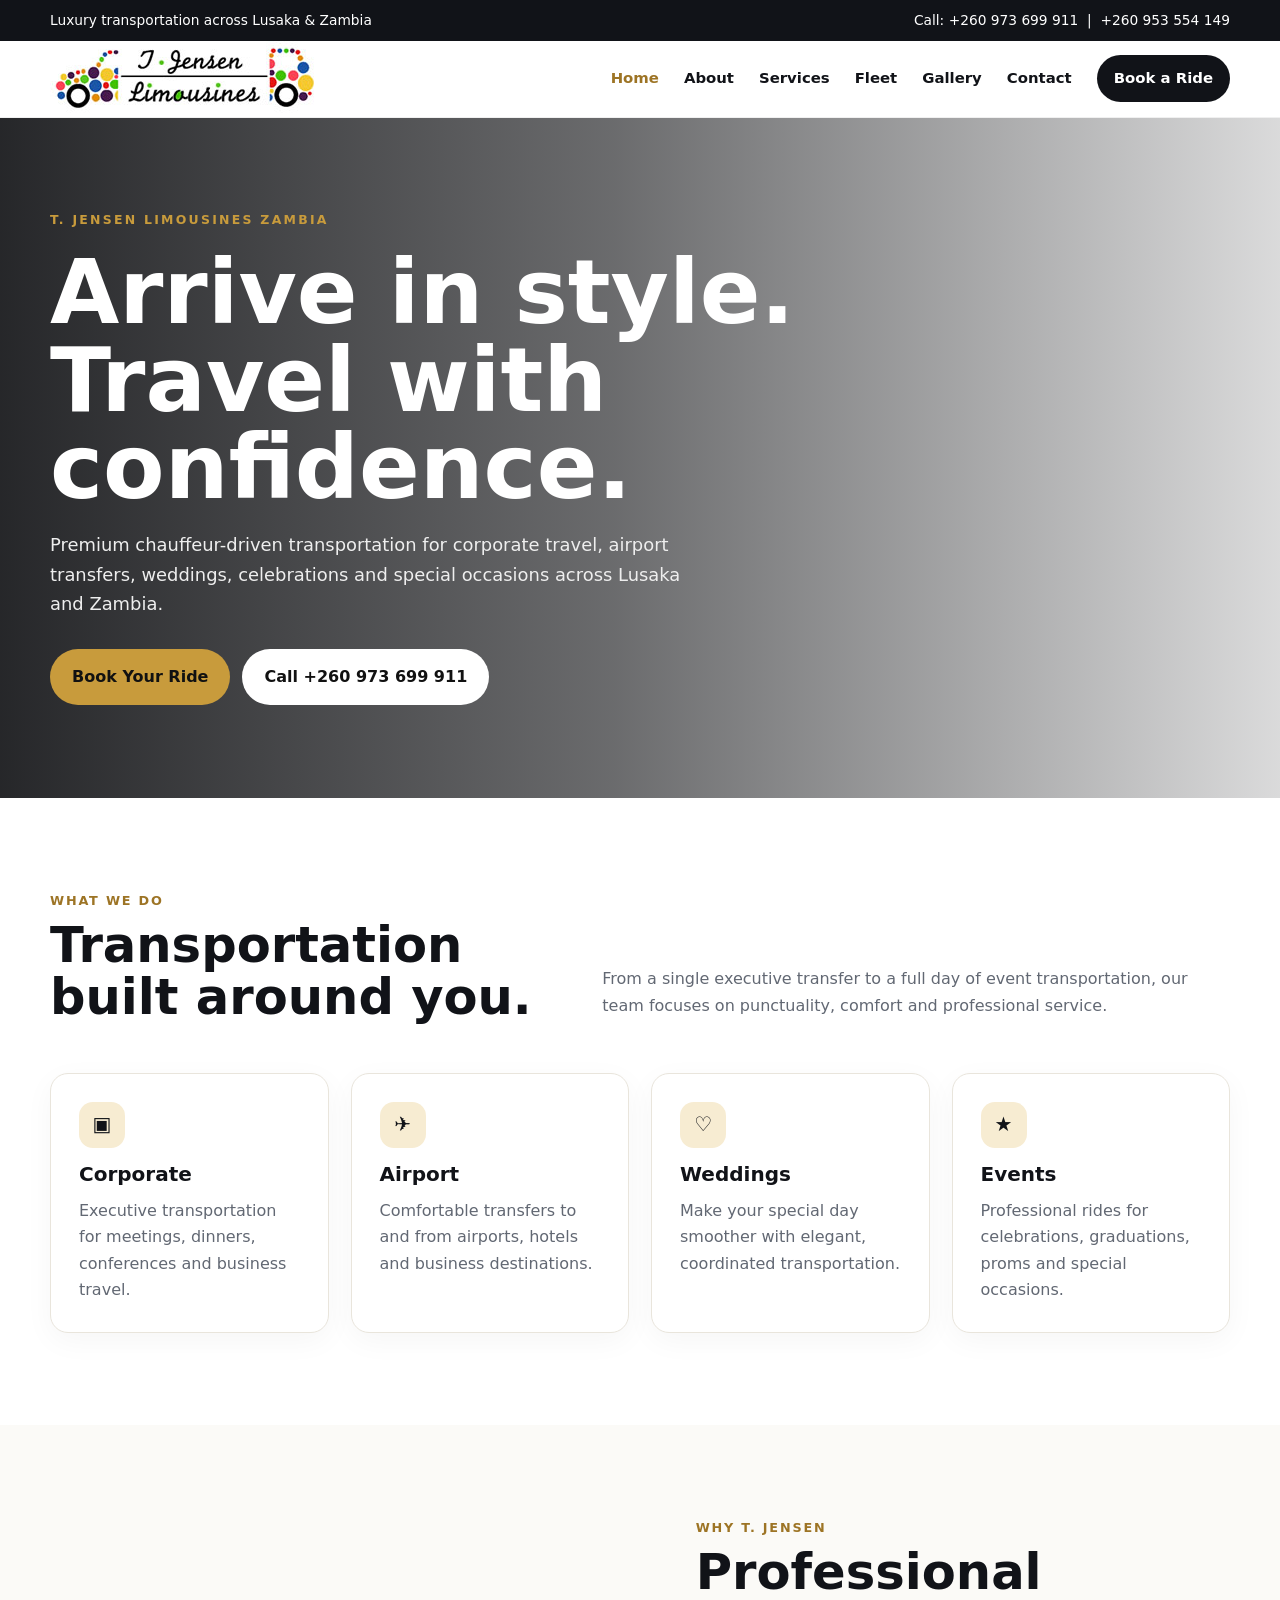
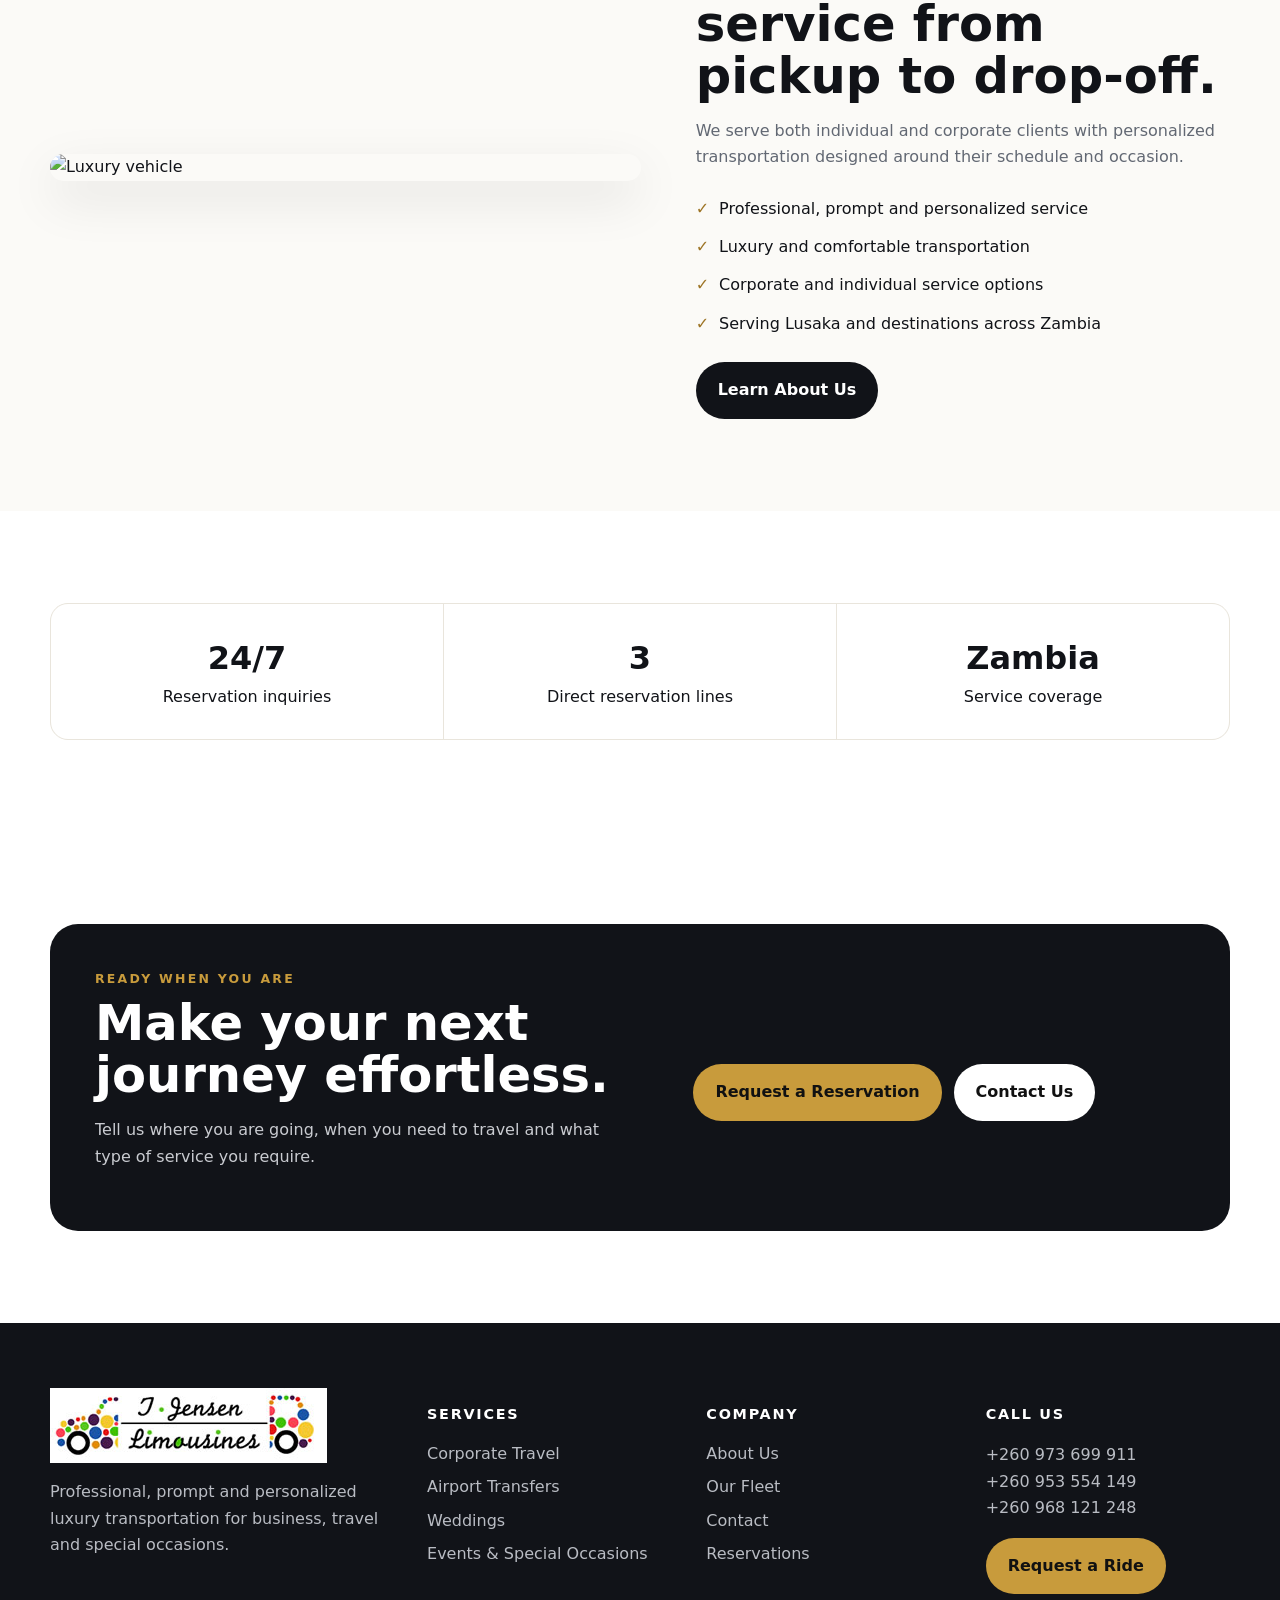
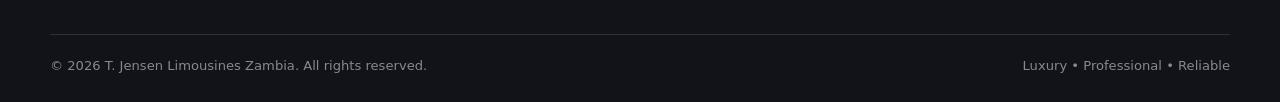
==== index.html @ 4cfd73af "Initial commit" ====
<!doctype html>
<html lang="en">
<head>
    <meta charset="utf-8">
    <meta name="viewport" content="width=device-width,initial-scale=1">
    <title>Luxury Limousine Transportation | T. Jensen Limousines Zambia</title>
    <meta name="description" content="T. Jensen Limousines Zambia — professional luxury transportation, corporate travel, airport transfers, weddings and special events.">
    <link rel="preconnect" href="https://images.unsplash.com">
    <link rel="stylesheet" href="css/style.css">
</head>
<body>
    <div class="topbar"><div class="container"><span>Luxury transportation across Lusaka & Zambia</span><span>Call: <a href="tel:+260973699911">+260 973 699 911</a> &nbsp;|&nbsp; <a href="tel:+260953554149">+260 953 554 149</a></span></div></div>
    <header>
        <div class="container nav">
            <a class="brand" href="index.html"> <img src="images/logo.jpg" alt="T Jensen Limousines Logo"></a>
           
            <button class="menu" aria-label="Open menu" aria-expanded="false">☰</button>
            <nav class="navlinks">
                <a class="active" href="index.html">Home</a><a href="about.html">About</a><a href="services.html">Services</a><a href="fleet.html">Fleet</a><a href="gallery.html">Gallery</a><a href="contact.html">Contact</a><a class="nav-cta" href="reserve.html">Book a Ride</a>
            </nav>
        </div>
    </header>
    <section class="hero">
        <div class="container">
            <div class="eyebrow">T. Jensen Limousines Zambia</div>
            <h1>Arrive in style. Travel with confidence.</h1>
            <p>Premium chauffeur-driven transportation for corporate travel, airport transfers, weddings, celebrations and special occasions across Lusaka and Zambia.</p>
            <div class="actions"><a class="btn btn-primary" href="reserve.html">Book Your Ride</a><a class="btn btn-light" href="tel:+260973699911">Call +260 973 699 911</a></div>
        </div>
    </section>
    <section class="section">
        <div class="container">
            <div class="section-head"><div><div class="kicker">What we do</div><h2>Transportation built around you.</h2></div><p class="lead">From a single executive transfer to a full day of event transportation, our team focuses on punctuality, comfort and professional service.</p></div>
            <div class="grid grid-4">
                <a class="card" href="corporate.html"><div class="icon">▣</div><h3>Corporate</h3><p>Executive transportation for meetings, dinners, conferences and business travel.</p></a>
                <a class="card" href="airport.html"><div class="icon">✈</div><h3>Airport</h3><p>Comfortable transfers to and from airports, hotels and business destinations.</p></a>
                <a class="card" href="weddings.html"><div class="icon">♡</div><h3>Weddings</h3><p>Make your special day smoother with elegant, coordinated transportation.</p></a>
                <a class="card" href="events.html"><div class="icon">★</div><h3>Events</h3><p>Professional rides for celebrations, graduations, proms and special occasions.</p></a>
            </div>
        </div>
    </section>
    <section class="section soft">
        <div class="container split">
            <div class="photo"><img loading="lazy" src="https://images.unsplash.com/photo-1549317661-bd32c8ce0db2?auto=format&fit=crop&w=1100&q=80" alt="Luxury vehicle"></div>
            <div>
                <div class="kicker">Why T. Jensen</div><h2>Professional service from pickup to drop-off.</h2><p class="lead">We serve both individual and corporate clients with personalized transportation designed around their schedule and occasion.</p>
                <ul class="checks"><li>Professional, prompt and personalized service</li><li>Luxury and comfortable transportation</li><li>Corporate and individual service options</li><li>Serving Lusaka and destinations across Zambia</li></ul><a class="btn btn-dark" href="about.html">Learn About Us</a>
            </div>
        </div>
    </section>
    <section class="section"><div class="container"><div class="stats"><div class="stat"><strong>24/7</strong><span>Reservation inquiries</span></div><div class="stat"><strong>3</strong><span>Direct reservation lines</span></div><div class="stat"><strong>Zambia</strong><span>Service coverage</span></div></div></div></section>
    <section class="section"><div class="container banner"><div class="split"><div><div class="eyebrow">Ready when you are</div><h2>Make your next journey effortless.</h2><p>Tell us where you are going, when you need to travel and what type of service you require.</p></div><div class="actions"><a class="btn btn-primary" href="reserve.html">Request a Reservation</a><a class="btn btn-light" href="contact.html">Contact Us</a></div></div></div></section>
    <footer>
        <div class="container">
            <div class="footer-grid">
                <div>    <a class="brand" href="index.html"> <img src="images/logo.jpg" alt="T Jensen Limousines Logo"></a><p>Professional, prompt and personalized luxury transportation for business, travel and special occasions.</p></div>
                <div><h3>Services</h3><ul><li><a href="corporate.html">Corporate Travel</a></li><li><a href="airport.html">Airport Transfers</a></li><li><a href="weddings.html">Weddings</a></li><li><a href="events.html">Events & Special Occasions</a></li></ul></div>
                <div><h3>Company</h3><ul><li><a href="about.html">About Us</a></li><li><a href="fleet.html">Our Fleet</a></li><li><a href="contact.html">Contact</a></li><li><a href="reserve.html">Reservations</a></li></ul></div>
                <div><h3>Call Us</h3><p><a href="tel:+260973699911">+260 973 699 911</a><br><a href="tel:+260953554149">+260 953 554 149</a><br><a href="tel:+260968121248">+260 968 121 248</a></p><a class="btn btn-primary" href="reserve.html">Request a Ride</a></div>
            </div>
            <div class="footer-bottom"><span>© <span data-year></span> T. Jensen Limousines Zambia. All rights reserved.</span><span>Luxury • Professional • Reliable</span></div>
        </div>
    </footer>
    <script src="js/site.js" defer></script>
</body>
</html>
---- css/style.css ----
:root {
    --ink: #111318;
    --muted: #626873;
    --gold: #c89b3c;
    --gold-dark: #9d7425;
    --cream: #fbfaf7;
    --white: #fff;
    --line: #e9e5dc;
    --soft: #f3f0e8;
    --shadow: 0 18px 50px rgba(17,19,24,.10);
    --radius: 18px;
    --max: 1180px;
}

* {
    box-sizing: border-box
}

html {
    scroll-behavior: smooth
}

body {
    margin: 0;
    font-family: Inter,ui-sans-serif,system-ui,-apple-system,BlinkMacSystemFont,"Segoe UI",sans-serif;
    color: var(--ink);
    background: #fff;
    line-height: 1.65
}

img {
    max-width: 100%;
    display: block
}

a {
    color: inherit;
    text-decoration: none
}

button, input, textarea, select {
    font: inherit
}

.container {
    width: min(var(--max),calc(100% - 36px));
    margin: auto
}

.topbar {
    background: #111318;
    color: #fff;
    font-size: .86rem
}

    .topbar .container {
        display: flex;
        justify-content: space-between;
        gap: 20px;
        padding: 9px 0
    }

    .topbar a {
        color: #fff
    }

header {
    position: sticky;
    top: 0;
    z-index: 50;
    background: rgba(255,255,255,.96);
    backdrop-filter: blur(12px);
    border-bottom: 1px solid rgba(0,0,0,.06)
}

.nav {
    min-height: 76px;
    display: flex;
    align-items: center;
    justify-content: space-between;
    gap: 20px
}

.brand {
    display: flex;
    align-items: center;
    gap: 12px;
    font-weight: 900;
    letter-spacing: .02em
}

.brand-mark {
    width: 44px;
    height: 44px;
    border-radius: 12px;
    background: var(--gold);
    display: grid;
    place-items: center;
    color: #111;
    font-weight: 950
}

.brand small {
    display: block;
    color: var(--muted);
    font-size: .68rem;
    font-weight: 700;
    letter-spacing: .14em;
    text-transform: uppercase
}

.navlinks {
    display: flex;
    align-items: center;
    gap: 25px;
    font-weight: 700;
    font-size: .93rem
}

    .navlinks a:hover, .navlinks a.active {
        color: var(--gold-dark)
    }

.nav-cta {
    background: #111318;
    color: #fff !important;
    padding: 11px 17px;
    border-radius: 999px
}

.menu {
    display: none;
    border: 0;
    background: none;
    font-size: 1.6rem
}

.hero {
    min-height: 680px;
    display: grid;
    align-items: center;
    position: relative;
    overflow: hidden;
    background: linear-gradient(90deg,rgba(8,9,12,.88) 0%,rgba(8,9,12,.60) 48%,rgba(8,9,12,.15) 100%), url("https://images.unsplash.com/photo-1511919884226-fd3cad34687c?auto=format&fit=crop&w=1800&q=82") center/cover
}

    .hero .container {
        color: #fff;
        padding: 90px 0
    }

.eyebrow {
    font-size: .78rem;
    font-weight: 900;
    letter-spacing: .18em;
    text-transform: uppercase;
    color: var(--gold)
}

.hero h1 {
    font-size: clamp(2.8rem,7vw,5.7rem);
    line-height: .98;
    max-width: 760px;
    margin: 18px 0
}

.hero p {
    font-size: 1.12rem;
    max-width: 650px;
    color: #eee
}

.actions {
    display: flex;
    gap: 12px;
    flex-wrap: wrap;
    margin-top: 30px
}

.btn {
    display: inline-flex;
    align-items: center;
    justify-content: center;
    gap: 8px;
    padding: 14px 21px;
    border-radius: 999px;
    border: 1px solid transparent;
    font-weight: 850;
    cursor: pointer;
    transition: .2s
}

.btn-primary {
    background: var(--gold);
    color: #111
}

    .btn-primary:hover {
        background: #ddb65f;
        transform: translateY(-1px)
    }

.btn-light {
    background: #fff;
    color: #111
}

.btn-dark {
    background: #111318;
    color: #fff
}

.btn-outline {
    border-color: #d8d2c5;
    background: transparent
}

.section {
    padding: 92px 0
}

    .section.soft {
        background: var(--cream)
    }

.section-head {
    display: flex;
    justify-content: space-between;
    gap: 30px;
    align-items: end;
    margin-bottom: 38px
}

.section h2 {
    font-size: clamp(2rem,4vw,3.1rem);
    line-height: 1.05;
    margin: 8px 0 12px
}

.lead {
    color: var(--muted);
    max-width: 690px
}

.grid {
    display: grid;
    gap: 22px
}

.grid-2 {
    grid-template-columns: repeat(2,minmax(0,1fr))
}

.grid-3 {
    grid-template-columns: repeat(3,minmax(0,1fr))
}

.grid-4 {
    grid-template-columns: repeat(4,minmax(0,1fr))
}

.card {
    background: #fff;
    border: 1px solid var(--line);
    border-radius: var(--radius);
    padding: 28px;
    box-shadow: 0 8px 30px rgba(17,19,24,.04)
}

    .card h3 {
        margin: 10px 0 7px;
        font-size: 1.25rem
    }

    .card p {
        color: var(--muted);
        margin: 0
    }

.icon {
    width: 46px;
    height: 46px;
    border-radius: 14px;
    background: #f7ecd2;
    display: grid;
    place-items: center;
    font-size: 1.25rem
}

.image-card {
    border-radius: var(--radius);
    overflow: hidden;
    background: #111;
    color: #fff;
    min-height: 430px;
    position: relative
}

    .image-card img {
        width: 100%;
        height: 100%;
        object-fit: cover;
        opacity: .82;
        position: absolute
    }

    .image-card .overlay {
        position: absolute;
        inset: auto 0 0;
        padding: 28px;
        background: linear-gradient(transparent,rgba(0,0,0,.88))
    }

.split {
    display: grid;
    grid-template-columns: 1.05fr .95fr;
    gap: 55px;
    align-items: center
}

.photo {
    border-radius: 24px;
    overflow: hidden;
    box-shadow: var(--shadow)
}

    .photo img {
        width: 100%;
        height: 100%;
        object-fit: cover
    }

.checks {
    display: grid;
    gap: 12px;
    margin: 25px 0;
    padding: 0;
    list-style: none
}

    .checks li {
        display: flex;
        gap: 10px
    }

        .checks li::before {
            content: "✓";
            color: var(--gold-dark);
            font-weight: 900
        }

.banner {
    background: #111318;
    color: #fff;
    border-radius: 28px;
    padding: 45px
}

    .banner p {
        color: #c9cbd0
    }

.page-hero {
    background: linear-gradient(100deg,#111318 0%,#22262d 65%,#c89b3c 180%);
    color: #fff;
    padding: 85px 0
}

    .page-hero h1 {
        font-size: clamp(2.5rem,6vw,4.5rem);
        line-height: 1;
        margin: 12px 0
    }

    .page-hero p {
        max-width: 720px;
        color: #d8d9dc
    }

.breadcrumb {
    color: #d2b76e;
    font-size: .85rem;
    font-weight: 800
}

.gallery {
    display: grid;
    grid-template-columns: repeat(3,1fr);
    gap: 14px
}

    .gallery img {
        width: 100%;
        height: 260px;
        object-fit: cover;
        border-radius: 16px
    }

        .gallery img:first-child {
            grid-row: span 2;
            height: 534px
        }

.form {
    display: grid;
    gap: 17px
}

.form-grid {
    display: grid;
    grid-template-columns: 1fr 1fr;
    gap: 17px
}

label {
    font-weight: 750;
    font-size: .9rem
}

input, textarea, select {
    width: 100%;
    margin-top: 7px;
    border: 1px solid #ddd8cd;
    border-radius: 12px;
    padding: 13px 14px;
    background: #fff;
    outline: none
}

    input:focus, textarea:focus, select:focus {
        border-color: var(--gold)
    }

textarea {
    min-height: 150px;
    resize: vertical
}

.notice {
    padding: 14px 17px;
    background: #fff8e9;
    border: 1px solid #eedcae;
    border-radius: 12px;
    color: #5f4b1e
}

footer {
    background: #111318;
    color: #fff;
    padding: 65px 0 25px
}

.footer-grid {
    display: grid;
    grid-template-columns: 1.4fr 1fr 1fr 1fr;
    gap: 35px
}

footer p, footer li {
    color: #b9bcc3
}

footer ul {
    list-style: none;
    padding: 0;
    margin: 12px 0;
    display: grid;
    gap: 7px
}

footer h3 {
    font-size: .9rem;
    text-transform: uppercase;
    letter-spacing: .12em;
    color: #fff
}

.footer-bottom {
    border-top: 1px solid #2d3036;
    margin-top: 40px;
    padding-top: 20px;
    color: #858992;
    font-size: .82rem;
    display: flex;
    justify-content: space-between;
    gap: 20px
}

.kicker {
    color: var(--gold-dark);
    font-weight: 900;
    font-size: .8rem;
    text-transform: uppercase;
    letter-spacing: .14em
}

.stats {
    display: grid;
    grid-template-columns: repeat(3,1fr);
    gap: 1px;
    background: var(--line);
    border: 1px solid var(--line);
    border-radius: 18px;
    overflow: hidden
}

.stat {
    background: #fff;
    padding: 28px;
    text-align: center
}

    .stat strong {
        font-size: 2rem;
        display: block
    }

.fleet-card {
    border-radius: 18px;
    overflow: hidden;
    border: 1px solid var(--line);
    background: #fff
}

    .fleet-card img {
        height: 245px;
        width: 100%;
        object-fit: cover
    }

    .fleet-card .body {
        padding: 22px
    }

.tag {
    display: inline-block;
    background: #f3eee2;
    padding: 5px 10px;
    border-radius: 999px;
    font-size: .75rem;
    font-weight: 800
}

@media(max-width:900px) {
    .navlinks {
        position: absolute;
        left: 18px;
        right: 18px;
        top: 68px;
        background: #fff;
        border: 1px solid var(--line);
        border-radius: 16px;
        padding: 14px;
        display: none;
        flex-direction: column;
        align-items: stretch;
        box-shadow: var(--shadow)
    }

        .navlinks.open {
            display: flex
        }

    .menu {
        display: block
    }

    .grid-4 {
        grid-template-columns: repeat(2,1fr)
    }

    .split {
        grid-template-columns: 1fr
    }

    .footer-grid {
        grid-template-columns: repeat(2,1fr)
    }
}

@media(max-width:640px) {
    .topbar .container {
        justify-content: center;
        text-align: center
    }

        .topbar .container span:first-child {
            display: none
        }

    .hero {
        min-height: 610px
    }

        .hero .container {
            padding: 65px 0
        }

    .section {
        padding: 68px 0
    }

    .section-head {
        display: block
    }

    .grid-2, .grid-3, .grid-4, .form-grid {
        grid-template-columns: 1fr
    }

    .gallery {
        grid-template-columns: 1fr 1fr
    }

        .gallery img:first-child {
            grid-row: auto;
            height: 260px
        }

        .gallery img {
            height: 180px
        }

    .footer-grid {
        grid-template-columns: 1fr
    }

    .footer-bottom {
        display: block
    }

    .banner {
        padding: 30px 23px
    }
}

/* Gallery page */
.navlinks a.active {
    color: var(--gold-dark)
}

.gallery-grid {
    display: grid;
    grid-template-columns: repeat(auto-fill,minmax(300px,1fr));
    gap: 18px
}

.gallery-item {
    position: relative;
    padding: 0;
    border: 0;
    border-radius: var(--radius);
    overflow: hidden;
    cursor: zoom-in;
    background: #111;
    aspect-ratio: 4/5;
    box-shadow: 0 8px 30px rgba(17,19,24,.08)
}

    .gallery-item img {
        width: 100%;
        height: 100%;
        object-fit: cover;
        transition: transform .4s
    }

    .gallery-item:hover img, .gallery-item:focus-visible img {
        transform: scale(1.04)
    }

    .gallery-item:focus-visible {
        outline: 3px solid var(--gold);
        outline-offset: 3px
    }

.gallery-cap {
    position: absolute;
    inset: auto 0 0;
    padding: 34px 18px 16px;
    color: #fff;
    font-weight: 700;
    font-size: .9rem;
    text-align: left;
    background: linear-gradient(transparent,rgba(0,0,0,.75))
}

.gallery-cta {
    margin-top: 70px
}

.lightbox {
    position: fixed;
    inset: 0;
    z-index: 100;
    background: rgba(8,9,12,.94);
    display: flex;
    align-items: center;
    justify-content: center;
    padding: 24px
}

    .lightbox[hidden] {
        display: none
    }

    .lightbox figure {
        margin: 0;
        max-width: min(1000px,100%);
        max-height: 100%;
        display: grid;
        gap: 12px;
        justify-items: center
    }

    .lightbox img {
        max-height: 82vh;
        width: auto;
        border-radius: 12px
    }

    .lightbox figcaption {
        color: #ddd;
        font-size: .92rem;
        text-align: center
    }

.lb-close, .lb-nav {
    position: absolute;
    border: 0;
    background: rgba(255,255,255,.12);
    color: #fff;
    width: 46px;
    height: 46px;
    border-radius: 50%;
    font-size: 1.8rem;
    line-height: 1;
    cursor: pointer
}

    .lb-close:hover, .lb-nav:hover {
        background: var(--gold);
        color: #111
    }

.lb-close {
    top: 18px;
    right: 18px
}

.lb-prev {
    left: 18px;
    top: 50%;
    transform: translateY(-50%)
}

.lb-next {
    right: 18px;
    top: 50%;
    transform: translateY(-50%)
}

@media(max-width:640px) {
    .gallery-grid {
        grid-template-columns: 1fr
    }

    .lb-prev {
        left: 8px
    }

    .lb-next {
        right: 8px
    }
}
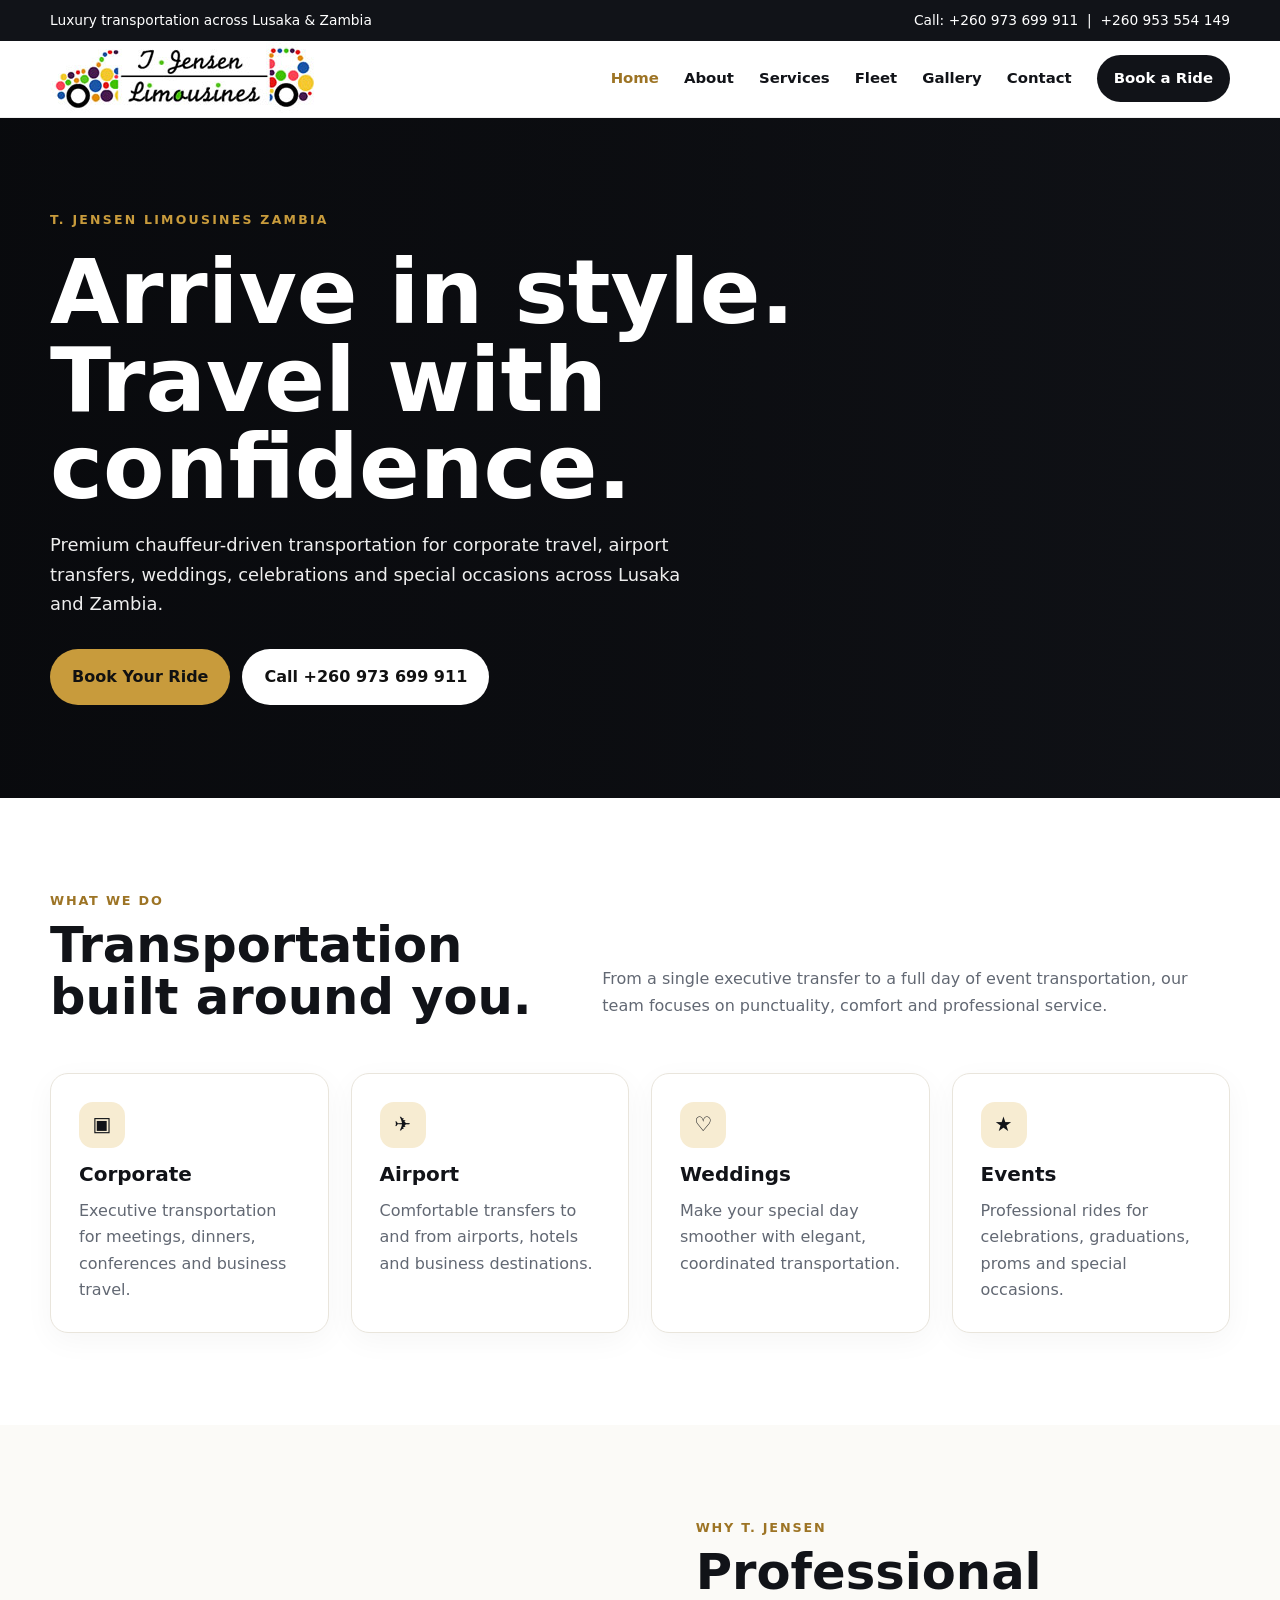
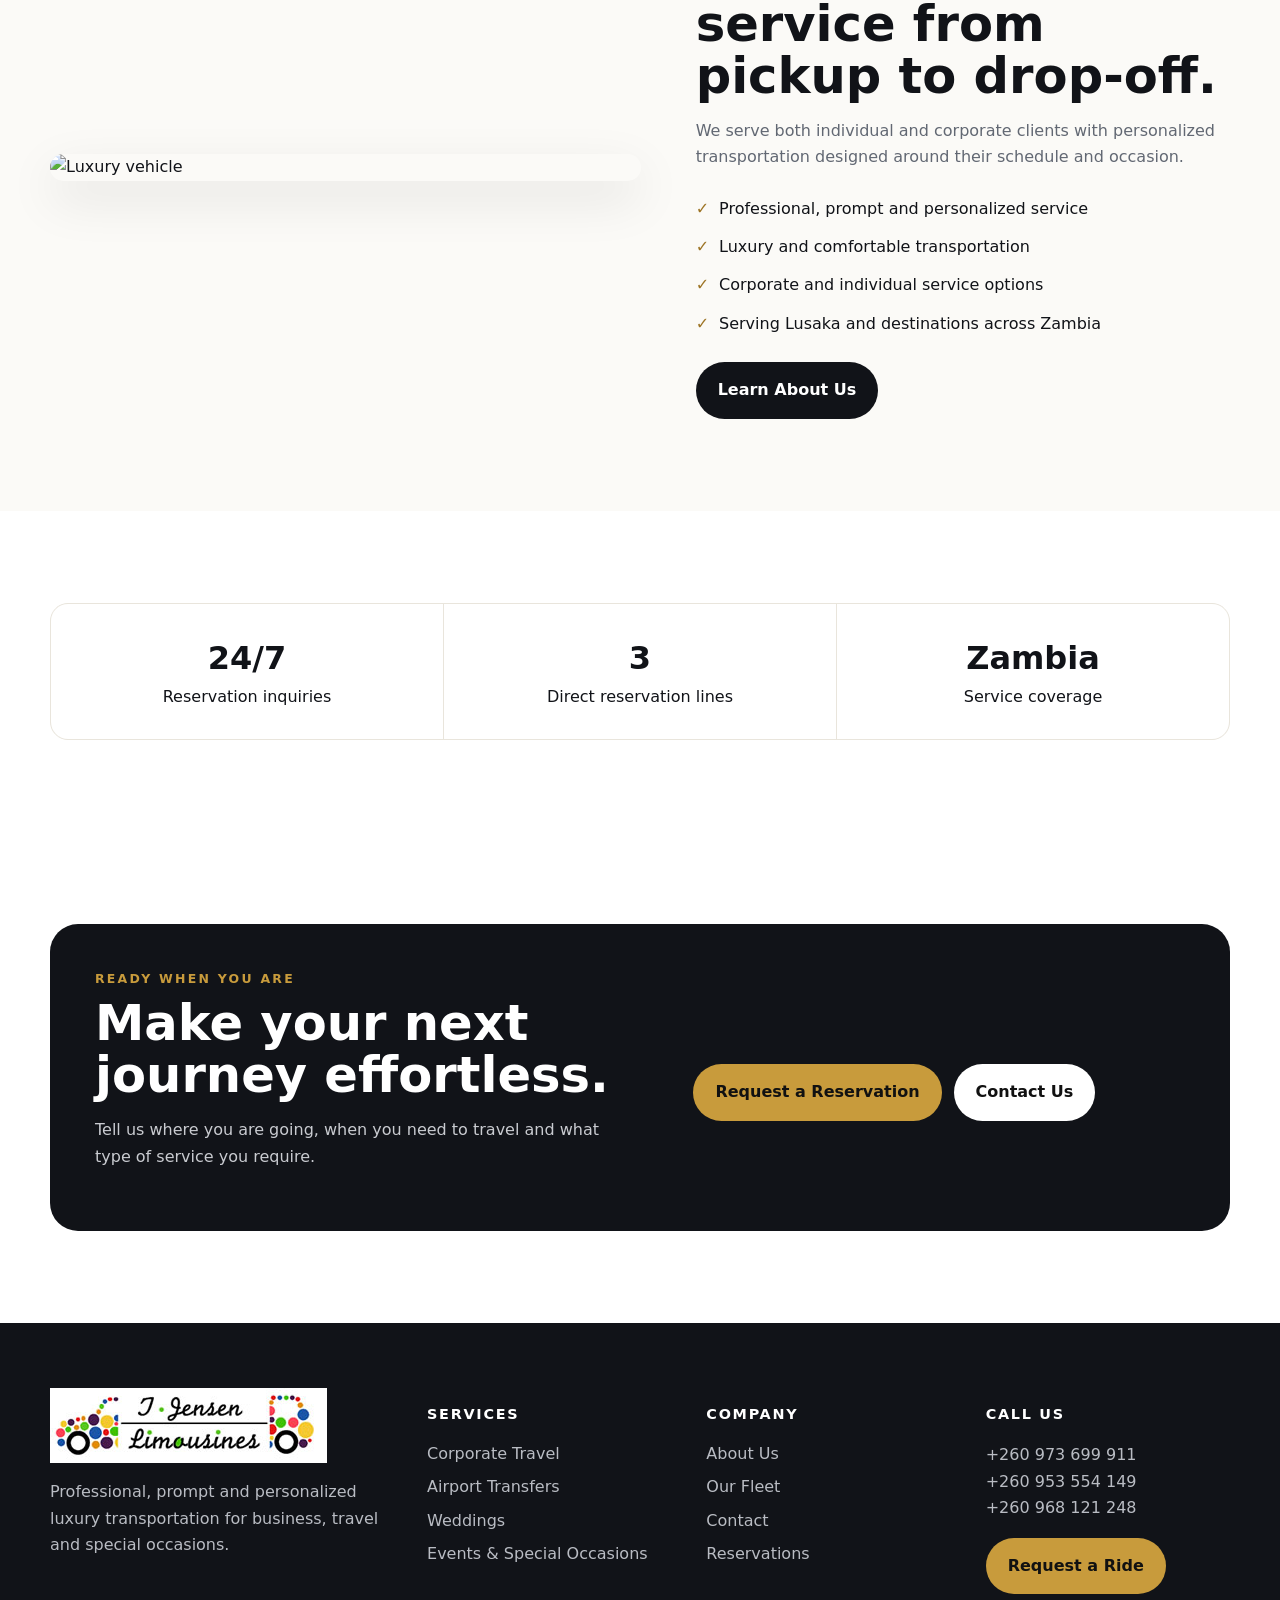
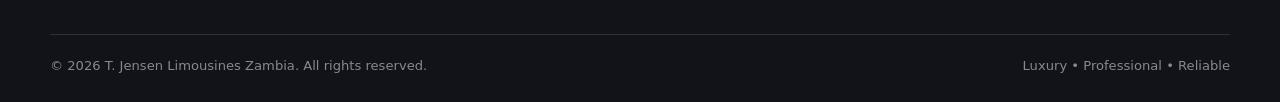
==== commit 2053e504: "index update" ====
--- a/index.html
+++ b/index.html
@@ -21,6 +21,7 @@
         </div>
     </header>
     <section class="hero">
+        <div class="hero-slides" aria-hidden="true"><div class="hero-slide"></div><div class="hero-slide"></div><div class="hero-slide"></div></div>
         <div class="container">
             <div class="eyebrow">T. Jensen Limousines Zambia</div>
             <h1>Arrive in style. Travel with confidence.</h1>
--- a/css/style.css
+++ b/css/style.css
@@ -141,13 +141,72 @@
     align-items: center;
     position: relative;
     overflow: hidden;
-    background: linear-gradient(90deg,rgba(8,9,12,.88) 0%,rgba(8,9,12,.60) 48%,rgba(8,9,12,.15) 100%), url("https://images.unsplash.com/photo-1511919884226-fd3cad34687c?auto=format&fit=crop&w=1800&q=82") center/cover
-}
+    background: #111318
+}
+
+    .hero::after {
+        content: "";
+        position: absolute;
+        inset: 0;
+        z-index: 1;
+        background: linear-gradient(90deg,rgba(8,9,12,.88) 0%,rgba(8,9,12,.60) 48%,rgba(8,9,12,.15) 100%)
+    }
 
     .hero .container {
+        position: relative;
+        z-index: 2;
         color: #fff;
         padding: 90px 0
     }
+
+/* Hero image rotation (3 slides, 6s each, crossfade) */
+.hero-slides {
+    position: absolute;
+    inset: 0;
+    z-index: 0
+}
+
+.hero-slide {
+    position: absolute;
+    inset: 0;
+    background-size: cover;
+    background-position: center;
+    opacity: 0;
+    animation: heroFade 18s infinite
+}
+
+    .hero-slide:nth-child(1) {
+        background-image: url("../images/index1.jpg");
+        animation-delay: -1.5s
+    }
+
+    .hero-slide:nth-child(2) {
+        background-image: url("../images/index2.jpg");
+        animation-delay: 4.5s
+    }
+
+    .hero-slide:nth-child(3) {
+        background-image: url("../images/index3.jpg");
+        animation-delay: 10.5s
+    }
+
+@keyframes heroFade {
+    0% { opacity: 0 }
+    5% { opacity: 1 }
+    33% { opacity: 1 }
+    38% { opacity: 0 }
+    100% { opacity: 0 }
+}
+
+@media (prefers-reduced-motion: reduce) {
+    .hero-slide {
+        animation: none
+    }
+
+        .hero-slide:nth-child(1) {
+            opacity: 1
+        }
+}
 
 .eyebrow {
     font-size: .78rem;
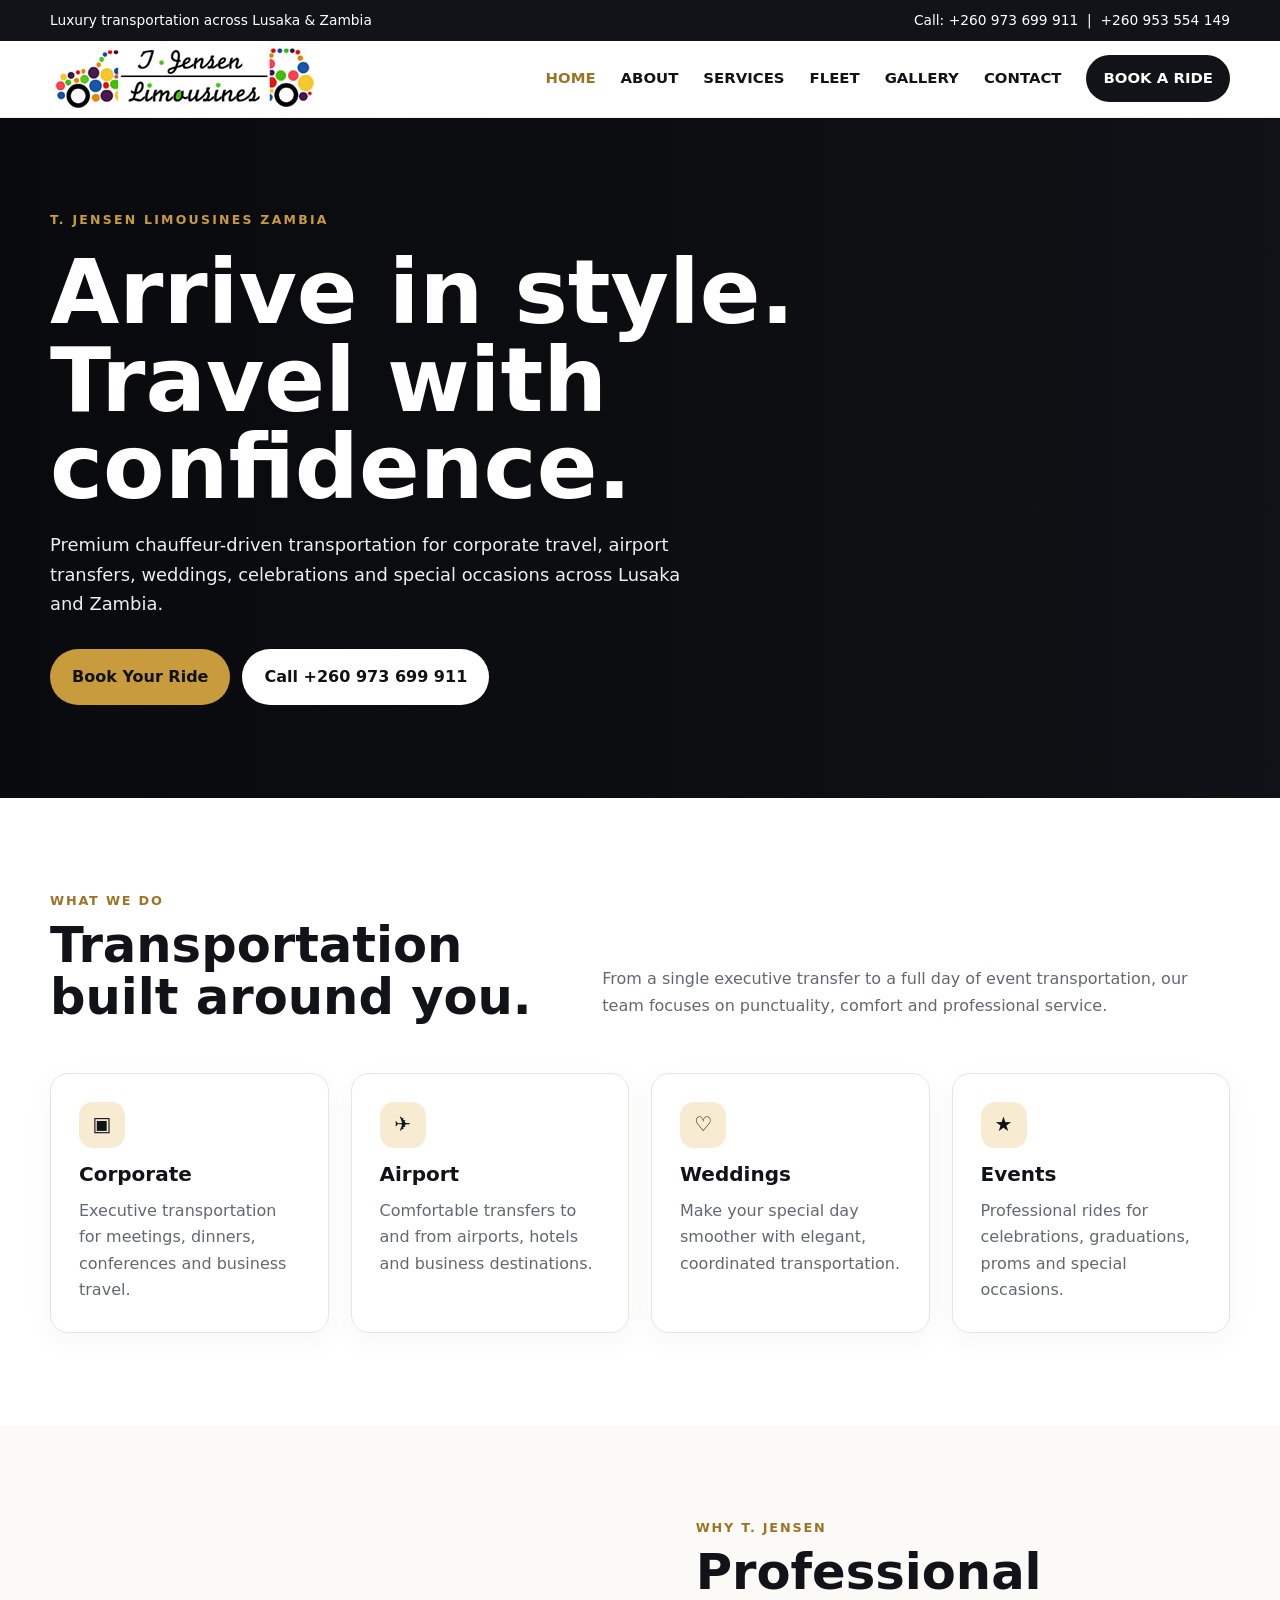
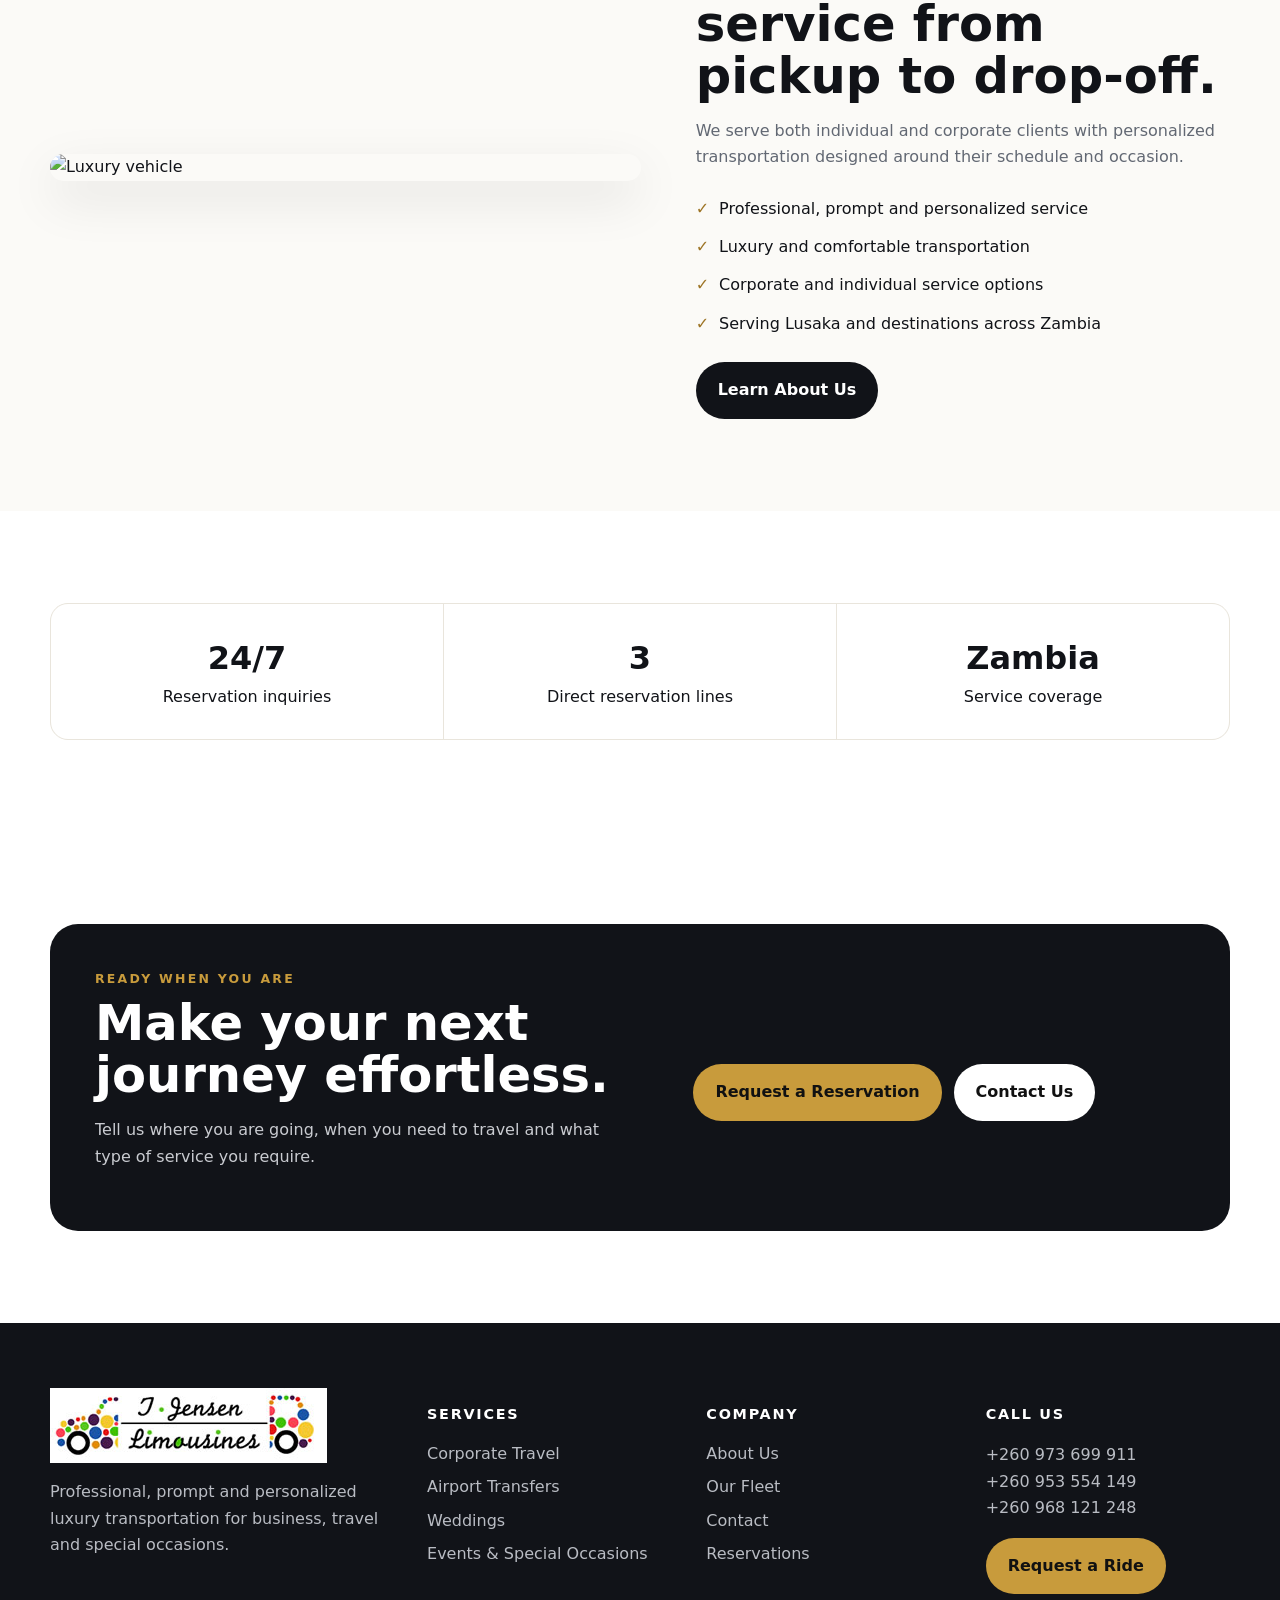
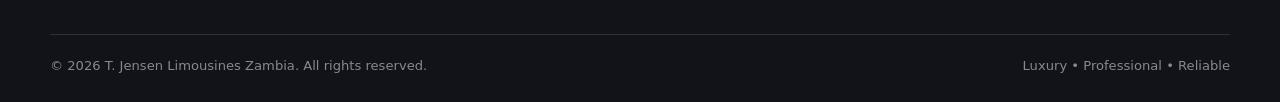
==== commit cf81d2ba: "favicon and about favicon and about" ====
--- a/index.html
+++ b/index.html
@@ -7,6 +7,8 @@
     <meta name="description" content="T. Jensen Limousines Zambia — professional luxury transportation, corporate travel, airport transfers, weddings and special events.">
     <link rel="preconnect" href="https://images.unsplash.com">
     <link rel="stylesheet" href="css/style.css">
+    <!-- favicon -->
+    <link rel="shortcut icon" href="images/favicon-new.png">
 </head>
 <body>
     <div class="topbar"><div class="container"><span>Luxury transportation across Lusaka & Zambia</span><span>Call: <a href="tel:+260973699911">+260 973 699 911</a> &nbsp;|&nbsp; <a href="tel:+260953554149">+260 953 554 149</a></span></div></div>
--- a/css/style.css
+++ b/css/style.css
@@ -109,16 +109,21 @@
     text-transform: uppercase
 }
 
-.navlinks {
-    display: flex;
-    align-items: center;
-    gap: 25px;
-    font-weight: 700;
-    font-size: .93rem
-}
+    .navlinks {
+        display: flex;
+        align-items: center;
+        gap: 25px;
+        font-weight: 700;
+        font-size: .93rem;
+    }
+
+    .navlinks a {
+        text-transform: uppercase !important;
+    }
+
 
     .navlinks a:hover, .navlinks a.active {
-        color: var(--gold-dark)
+        color: var(--gold-dark);
     }
 
 .nav-cta {
@@ -177,7 +182,7 @@
 
     .hero-slide:nth-child(1) {
         background-image: url("../images/index1.jpg");
-        animation-delay: -1.5s
+        animation-delay: -1.5s;
     }
 
     .hero-slide:nth-child(2) {
@@ -191,11 +196,25 @@
     }
 
 @keyframes heroFade {
-    0% { opacity: 0 }
-    5% { opacity: 1 }
-    33% { opacity: 1 }
-    38% { opacity: 0 }
-    100% { opacity: 0 }
+    0% {
+        opacity: 0
+    }
+
+    5% {
+        opacity: 1
+    }
+
+    33% {
+        opacity: 1
+    }
+
+    38% {
+        opacity: 0
+    }
+
+    100% {
+        opacity: 0
+    }
 }
 
 @media (prefers-reduced-motion: reduce) {
@@ -831,3 +850,19 @@
         right: 8px
     }
 }
+.promise-list {
+    display: grid;
+    grid-template-columns: 1fr 1fr;
+    gap: 25px;
+}
+
+.promise-column {
+    padding: 20px;
+}
+
+/* Mobile */
+@media (max-width: 700px) {
+    .promise-grid {
+        grid-template-columns: 1fr;
+    }
+}
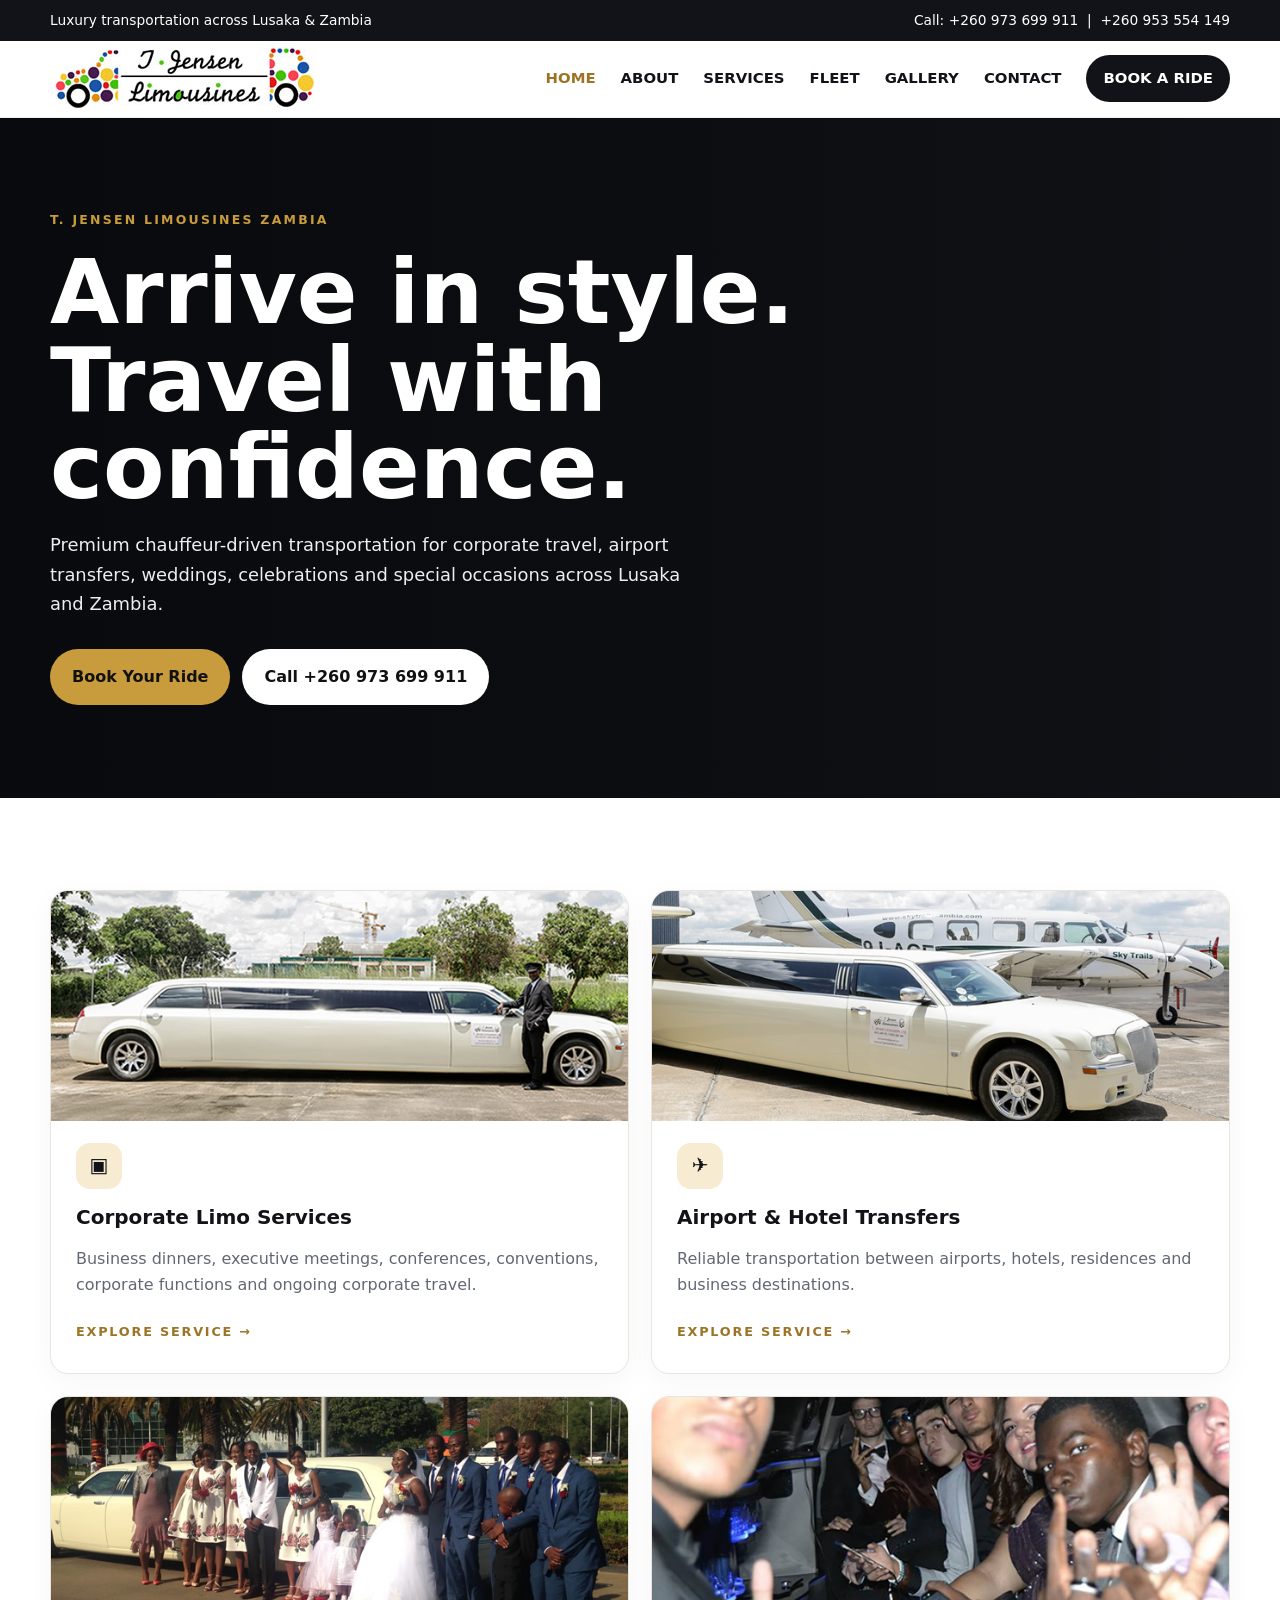
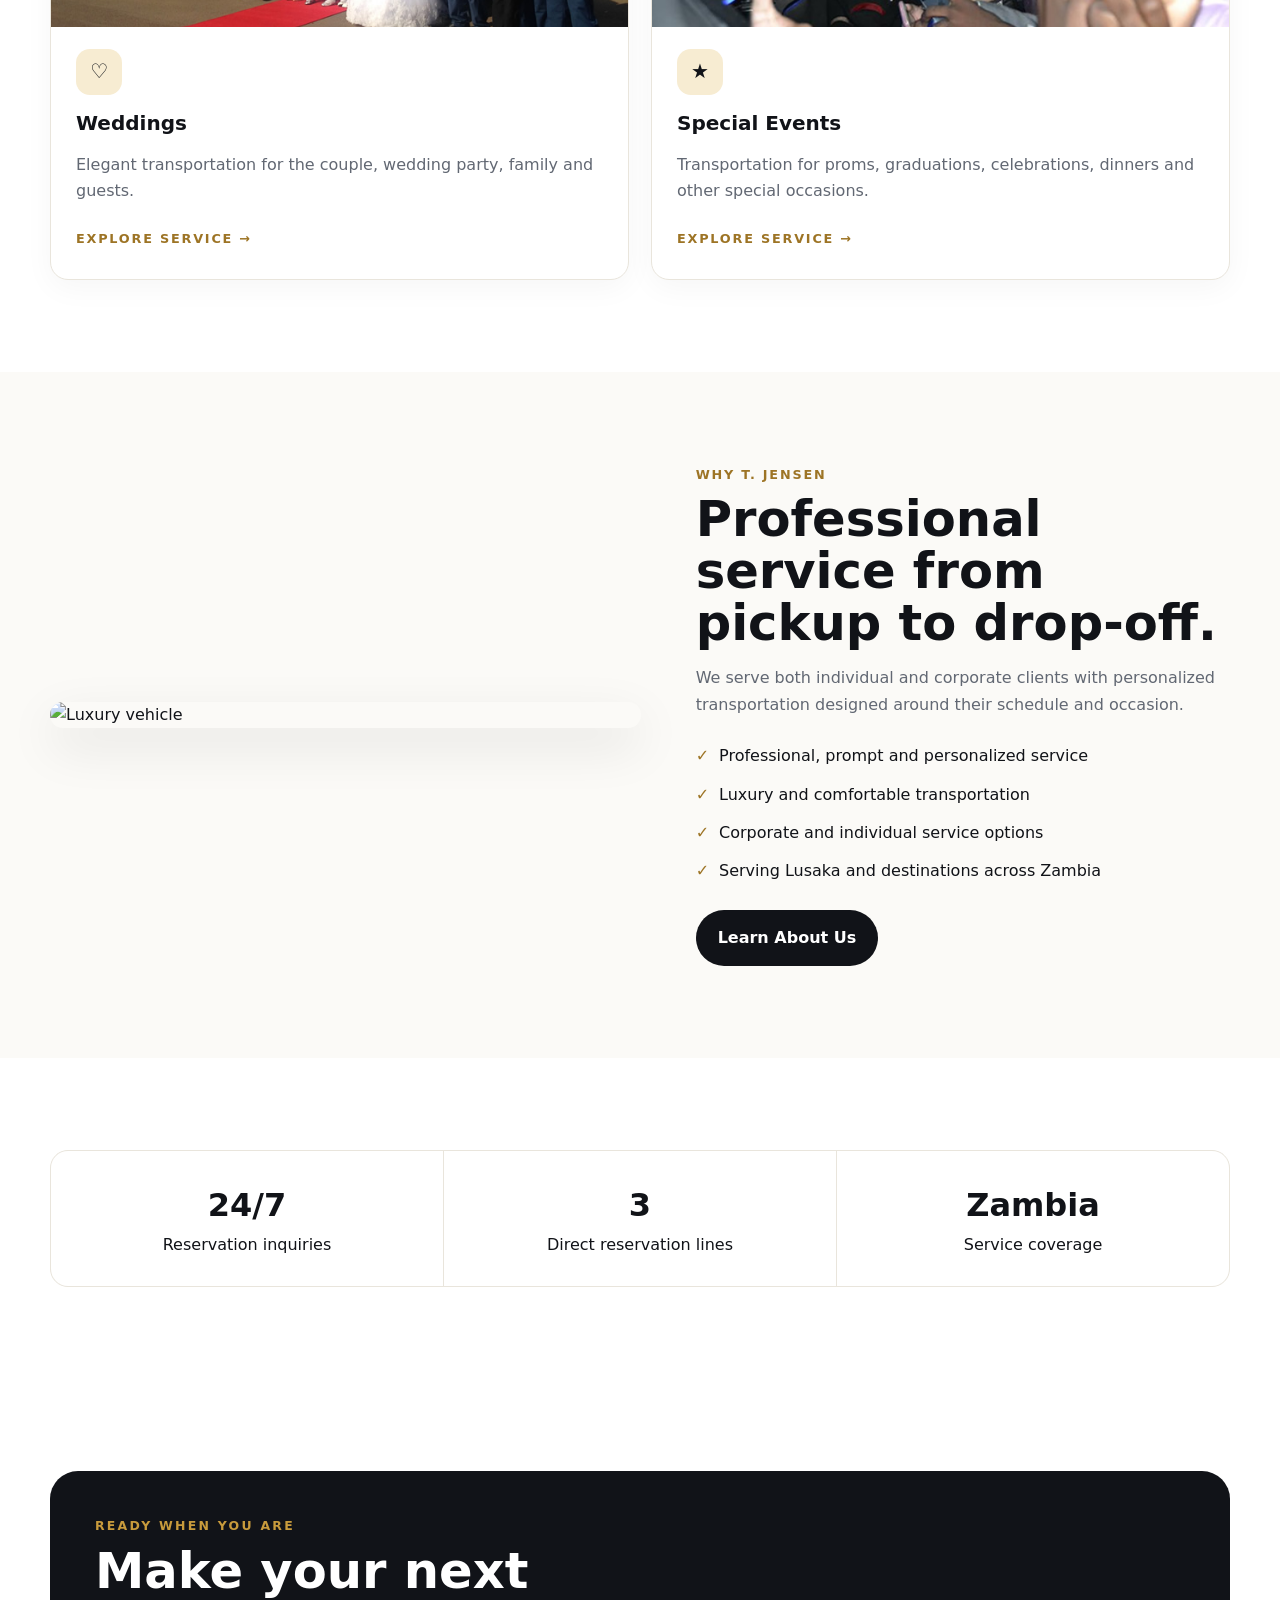
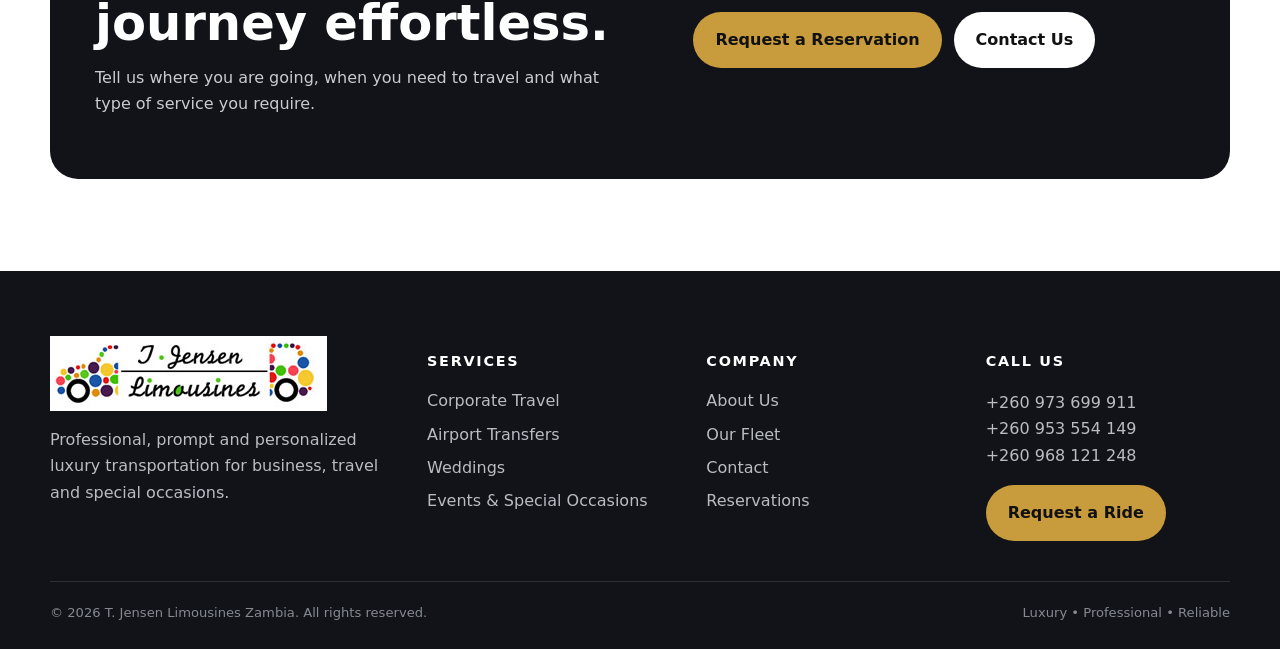
==== commit 4706622e: "added images default and services added images default and services" ====
--- a/index.html
+++ b/index.html
@@ -15,7 +15,7 @@
     <header>
         <div class="container nav">
             <a class="brand" href="index.html"> <img src="images/logo.jpg" alt="T Jensen Limousines Logo"></a>
-           
+
             <button class="menu" aria-label="Open menu" aria-expanded="false">☰</button>
             <nav class="navlinks">
                 <a class="active" href="index.html">Home</a><a href="about.html">About</a><a href="services.html">Services</a><a href="fleet.html">Fleet</a><a href="gallery.html">Gallery</a><a href="contact.html">Contact</a><a class="nav-cta" href="reserve.html">Book a Ride</a>
@@ -33,13 +33,90 @@
     </section>
     <section class="section">
         <div class="container">
-            <div class="section-head"><div><div class="kicker">What we do</div><h2>Transportation built around you.</h2></div><p class="lead">From a single executive transfer to a full day of event transportation, our team focuses on punctuality, comfort and professional service.</p></div>
-            <div class="grid grid-4">
-                <a class="card" href="corporate.html"><div class="icon">▣</div><h3>Corporate</h3><p>Executive transportation for meetings, dinners, conferences and business travel.</p></a>
-                <a class="card" href="airport.html"><div class="icon">✈</div><h3>Airport</h3><p>Comfortable transfers to and from airports, hotels and business destinations.</p></a>
-                <a class="card" href="weddings.html"><div class="icon">♡</div><h3>Weddings</h3><p>Make your special day smoother with elegant, coordinated transportation.</p></a>
-                <a class="card" href="events.html"><div class="icon">★</div><h3>Events</h3><p>Professional rides for celebrations, graduations, proms and special occasions.</p></a>
+
+            <div class="grid grid-2">
+
+                <!-- Corporate -->
+                <a class="card service-card" href="corporate.html">
+                    <div class="service-image">
+                        <img src="/images/defaultcorporate.jpg"
+                             alt="Corporate luxury transportation">
+                    </div>
+
+                    <div class="icon">▣</div>
+
+                    <h3>Corporate Limo Services</h3>
+
+                    <p>
+                        Business dinners, executive meetings, conferences,
+                        conventions, corporate functions and ongoing corporate travel.
+                    </p>
+
+                    <span class="kicker">Explore service →</span>
+                </a>
+
+
+                <!-- Airport -->
+                <a class="card service-card" href="airport.html">
+                    <div class="service-image">
+                        <img src="images/defaultaiport.jpg"
+                             alt="Airport and hotel transportation">
+                    </div>
+
+                    <div class="icon">✈</div>
+
+                    <h3>Airport &amp; Hotel Transfers</h3>
+
+                    <p>
+                        Reliable transportation between airports, hotels,
+                        residences and business destinations.
+                    </p>
+
+                    <span class="kicker">Explore service →</span>
+                </a>
+
+
+                <!-- Weddings -->
+                <a class="card service-card" href="weddings.html">
+                    <div class="service-image">
+                        <img src="images/defaultweddings.jpg"
+                             alt="Wedding limousine transportation">
+                    </div>
+
+                    <div class="icon">♡</div>
+
+                    <h3>Weddings</h3>
+
+                    <p>
+                        Elegant transportation for the couple, wedding party,
+                        family and guests.
+                    </p>
+
+                    <span class="kicker">Explore service →</span>
+                </a>
+
+
+                <!-- Special Events -->
+                <a class="card service-card" href="events.html">
+                    <div class="service-image">
+                        <img src="images/defaultprom.jpg"
+                             alt="Luxury transportation for special events">
+                    </div>
+
+                    <div class="icon">★</div>
+
+                    <h3>Special Events</h3>
+
+                    <p>
+                        Transportation for proms, graduations, celebrations,
+                        dinners and other special occasions.
+                    </p>
+
+                    <span class="kicker">Explore service →</span>
+                </a>
+
             </div>
+
         </div>
     </section>
     <section class="section soft">
--- a/css/style.css
+++ b/css/style.css
@@ -853,7 +853,7 @@
 .promise-list {
     display: grid;
     grid-template-columns: 1fr 1fr;
-    gap: 25px;
+    gap: 20px;
 }
 
 .promise-column {
@@ -865,4 +865,48 @@
     .promise-grid {
         grid-template-columns: 1fr;
     }
+}
+
+.service-card {
+    overflow: hidden;
+    padding: 0 0 28px;
+}
+
+.service-image {
+    width: 100%;
+    height: 230px;
+    overflow: hidden;
+    margin-bottom: 22px;
+}
+
+    .service-image img {
+        width: 100%;
+        height: 100%;
+        object-fit: cover;
+        display: block;
+        transition: transform .4s ease;
+    }
+
+.service-card:hover .service-image img {
+    transform: scale(1.05);
+}
+
+.service-card .icon,
+.service-card h3,
+.service-card p,
+.service-card .kicker {
+    margin-left: 25px;
+    margin-right: 25px;
+}
+
+.service-card .icon {
+    margin-bottom: 12px;
+}
+
+.service-card h3 {
+    margin-bottom: 12px;
+}
+
+.service-card p {
+    margin-bottom: 20px;
 }
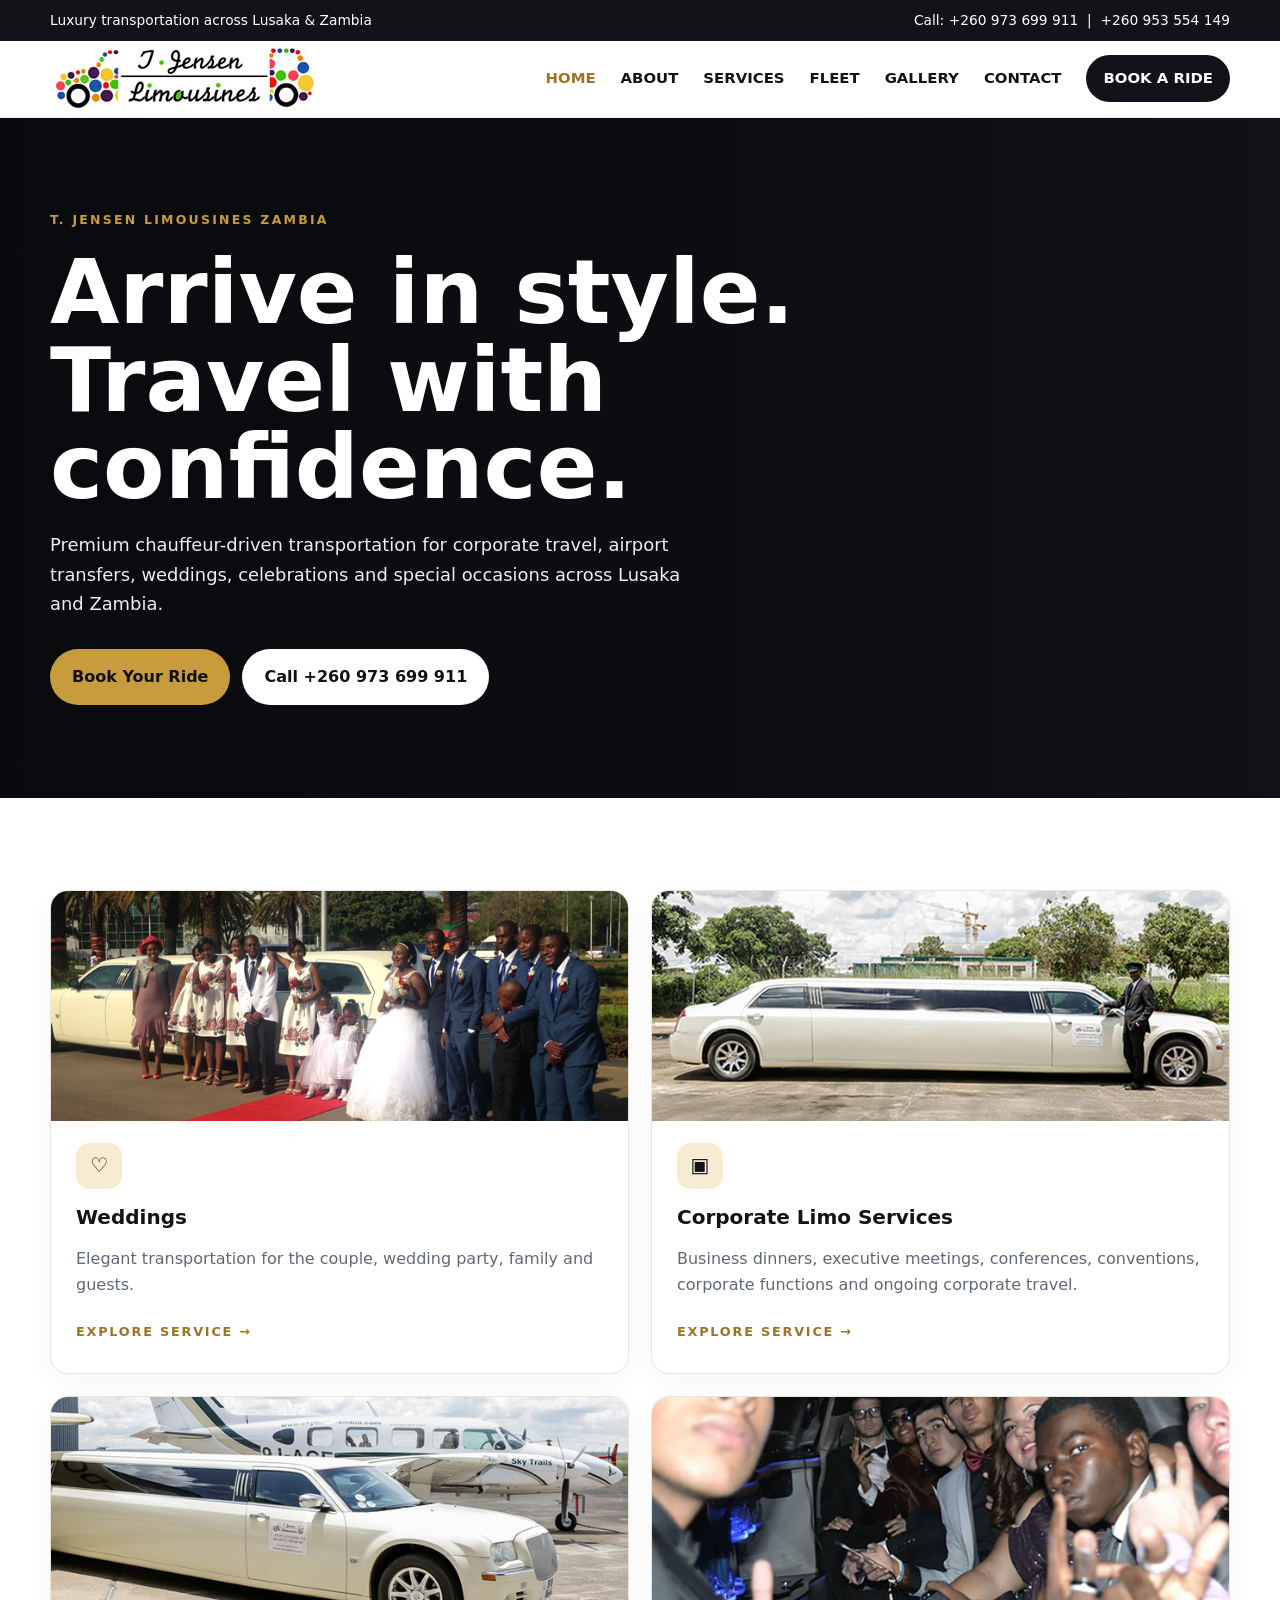
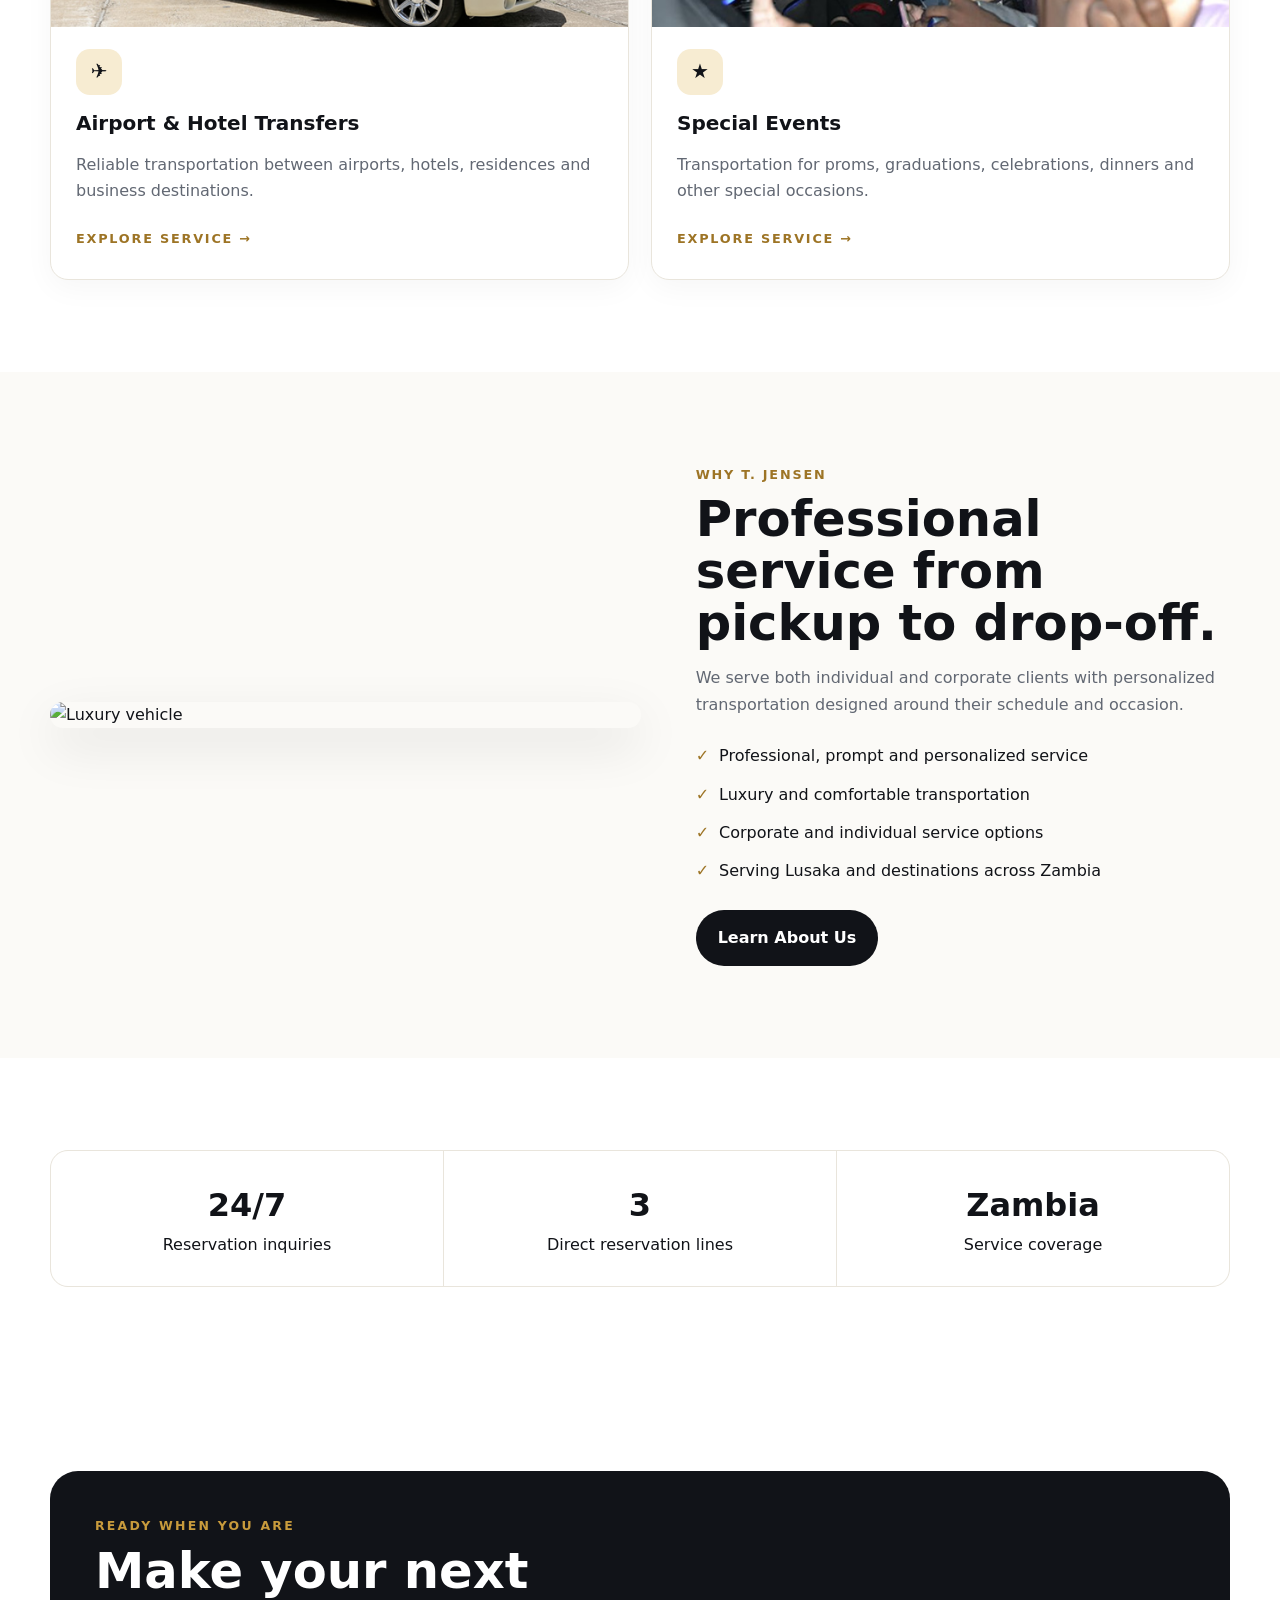
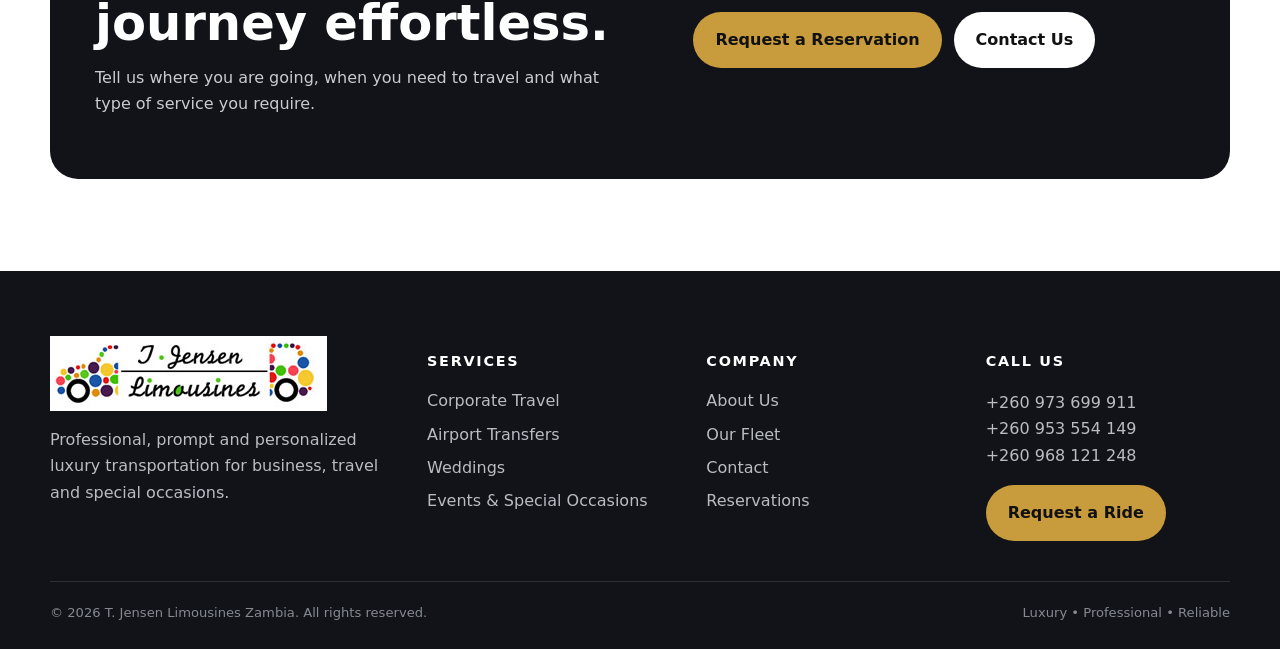
==== commit 4a07db0f: "index" ====
--- a/index.html
+++ b/index.html
@@ -36,10 +36,30 @@
 
             <div class="grid grid-2">
 
+                <!-- Weddings -->
+                <a class="card service-card" href="weddings.html">
+                    <div class="service-image">
+                        <img src="images/defaultweddings.jpg"
+                             alt="Wedding limousine transportation">
+                    </div>
+
+                    <div class="icon">♡</div>
+
+                    <h3>Weddings</h3>
+
+                    <p>
+                        Elegant transportation for the couple, wedding party,
+                        family and guests.
+                    </p>
+
+                    <span class="kicker">Explore service →</span>
+                </a>
+
+
                 <!-- Corporate -->
                 <a class="card service-card" href="corporate.html">
                     <div class="service-image">
-                        <img src="/images/defaultcorporate.jpg"
+                        <img src="images/defaultcorporate.jpg"
                              alt="Corporate luxury transportation">
                     </div>
 
@@ -75,25 +95,6 @@
                     <span class="kicker">Explore service →</span>
                 </a>
 
-
-                <!-- Weddings -->
-                <a class="card service-card" href="weddings.html">
-                    <div class="service-image">
-                        <img src="images/defaultweddings.jpg"
-                             alt="Wedding limousine transportation">
-                    </div>
-
-                    <div class="icon">♡</div>
-
-                    <h3>Weddings</h3>
-
-                    <p>
-                        Elegant transportation for the couple, wedding party,
-                        family and guests.
-                    </p>
-
-                    <span class="kicker">Explore service →</span>
-                </a>
 
 
                 <!-- Special Events -->
